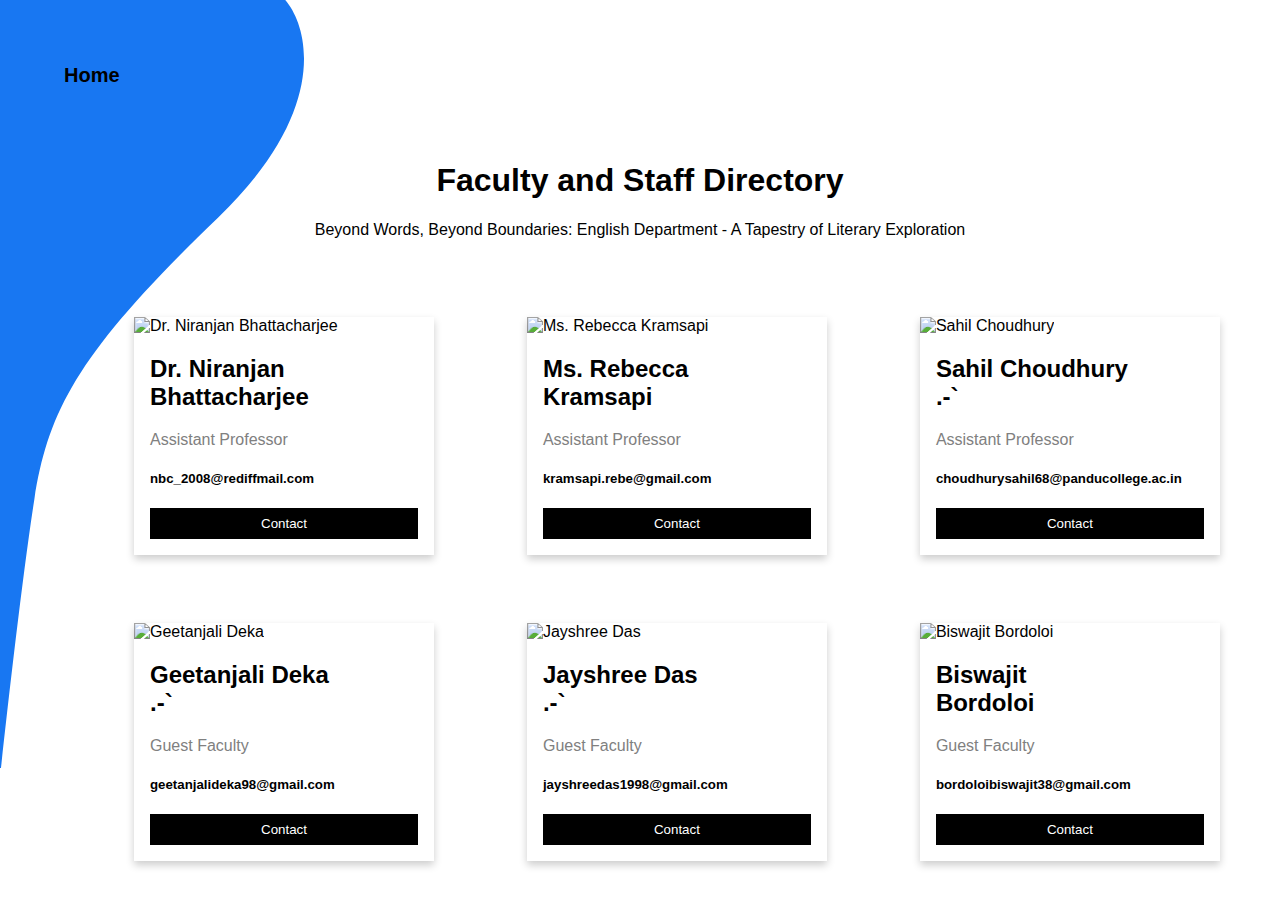
==== about.html @ 48047441 "Add files via upload" ====
<!DOCTYPE html>
<html>
<head>
<meta name="viewport" content="width=device-width, initial-scale=1">
<style>
body {
  font-family: Arial, Helvetica, sans-serif;
  margin: 0;
}

html {
  box-sizing: border-box;
}

*, *:before, *:after {
  box-sizing: inherit;
}

.column {
  float: left;
  width: 33.3%;
  margin-bottom: 16px;
  padding: 0 8px;
  
}

.card {
  box-shadow: 0 4px 8px 0 rgba(0, 0, 0, 0.2);
  margin: 8px;
}

.about-section {
  padding: 50px;
  text-align: center;
  background-color: chartreuse; 
  color: black;
}

.container {
  padding: 0 16px;
}

.container::after, .row::after {
  content: "";
  clear: both;
  display: table;
}

.title {
  color: grey;
}

.button {
  border: none;
  outline: 0;
  display: inline-block;
  padding: 8px;
  color: white;
  background-color: #000;
  text-align: center;
  cursor: pointer;
  width: 100%;
}

.button:hover {
  background-color: #555;
}

.card{
    width: 300px;
    margin: 26px;
}

.card img{
    height: 370px;
}

.home {
    padding-top: 5%;
}

.home a{
    text-decoration: none;
    padding: 5%;
    color: black;
    text-shadow: #555;
    font-size: 20px;
}


h1{
  text-align: center;
  
}


.detail{
  text-align: center;

}

.row{
  margin-left: 100px;
}





.bg-left {
  position: absolute;
  top: 0;
  left: 0;
  z-index: -2;
  height: 100vh;
}


@media screen and (max-width: 650px) {
  .column {
    width: 100%;
    display: block;
  }

  h1{
    font-size: 27px;
  }

  .detail{
  text-align: center;
  font-size: 10px;
  margin: 15px;
}

.row{
  margin-left: 0px;
}


}



</style>
</head>
<body>
  <div class="bg-left">
    <img src="images/bg-left.svg" alt="" />
  </div>


  
    <div class="home"><a href="index.html"><b>Home</b></a></div>

        <br><br><br>
        <h1>Faculty and Staff Directory</h1>
        <p class="detail">Beyond Words, Beyond Boundaries: English Department - A Tapestry of Literary Exploration</p>
        <br>
    
<br>
<div class="row">

  <div class="column">
    <div class="card">
      <img src="https://media.istockphoto.com/vectors/no-image-available-icon-vector-id1216251206?k=20&m=1216251206&s=170667a&w=0&h=A72dFkHkDdSfmT6iWl6eMN9t_JZmqGeMoAycP-LMAw4=" alt=" Dr. Niranjan Bhattacharjee
      " style="width:100%">
      <div class="container">
        <h2> Dr. Niranjan<br>Bhattacharjee
        </h2>
        <p class="title">Assistant Professor </p>
        <p><h5> nbc_2008@rediffmail.com</h5></p>
        <p><a href="tel:9864190982"><button class="button">Contact</button></a></p>
      </div>
    </div>
  </div>

  <div class="column">
    <div class="card">
      <img src="https://media.istockphoto.com/vectors/no-image-available-icon-vector-id1216251206?k=20&m=1216251206&s=170667a&w=0&h=A72dFkHkDdSfmT6iWl6eMN9t_JZmqGeMoAycP-LMAw4=" alt="Ms. Rebecca Kramsapi" style="width:100%">
      <div class="container">
        <h2>Ms. Rebecca <br>Kramsapi</h2>
        <p class="title">Assistant Professor</p>
        <p><h5>kramsapi.rebe@gmail.com</h5></p>
        <p><a href="tel:8474854964"><button class="button">Contact</button></a></p>
      </div>
    </div>
  </div>


  <div class="column">
    <div class="card">
      <img src="https://media.istockphoto.com/vectors/no-image-available-icon-vector-id1216251206?k=20&m=1216251206&s=170667a&w=0&h=A72dFkHkDdSfmT6iWl6eMN9t_JZmqGeMoAycP-LMAw4=" alt="Sahil Choudhury
      " style="width:100%">
      <div class="container">
        <h2>Sahil Choudhury<br>.-`</h2>
        <p class="title">Assistant Professor</p>
        <p><h5>choudhurysahil68@panducollege.ac.in</h5></p>
        <p><a href="tel: 9706555574"><button class="button">Contact</button></a></p>
      </div>
    </div>
  </div>


  <div class="column">
    <div class="card">
      <img src="https://media.istockphoto.com/vectors/no-image-available-icon-vector-id1216251206?k=20&m=1216251206&s=170667a&w=0&h=A72dFkHkDdSfmT6iWl6eMN9t_JZmqGeMoAycP-LMAw4=" alt="Geetanjali Deka
      " style="width:100%">
      <div class="container">
        <h2>Geetanjali Deka<br>.-`</h2>
        <p class="title">Guest Faculty</p>
        <p><h5> geetanjalideka98@gmail.com</h5></p>
        <p><a href="tel:9101369352"><button class="button">Contact</button></a></p>
      </div>
    </div>
  </div>


  <div class="column">
    <div class="card">
      <img src="https://media.istockphoto.com/vectors/no-image-available-icon-vector-id1216251206?k=20&m=1216251206&s=170667a&w=0&h=A72dFkHkDdSfmT6iWl6eMN9t_JZmqGeMoAycP-LMAw4=" alt="Jayshree Das
      " style="width:100%">
      <div class="container">
        <h2>Jayshree Das<br>.-`</h2>
        <p class="title">Guest Faculty</p>
        <p><h5>jayshreedas1998@gmail.com</h5></p>
        <p><a href="tel:8724945594"><button class="button">Contact</button></a></p>
      </div>
    </div>
  </div>

  <div class="column">
    <div class="card">
      <img src="https://media.istockphoto.com/vectors/no-image-available-icon-vector-id1216251206?k=20&m=1216251206&s=170667a&w=0&h=A72dFkHkDdSfmT6iWl6eMN9t_JZmqGeMoAycP-LMAw4=" alt="Biswajit Bordoloi
      " style="width:100%">
      <div class="container">
        <h2>Biswajit<br>Bordoloi</h2>
        <p class="title">Guest Faculty</p>
        <p><h5>bordoloibiswajit38@gmail.com</h5></p>
        <p><a href="tel:9101567002"><button class="button">Contact</button></a></p>
      </div>
    </div>
  </div>



</body>
</html>
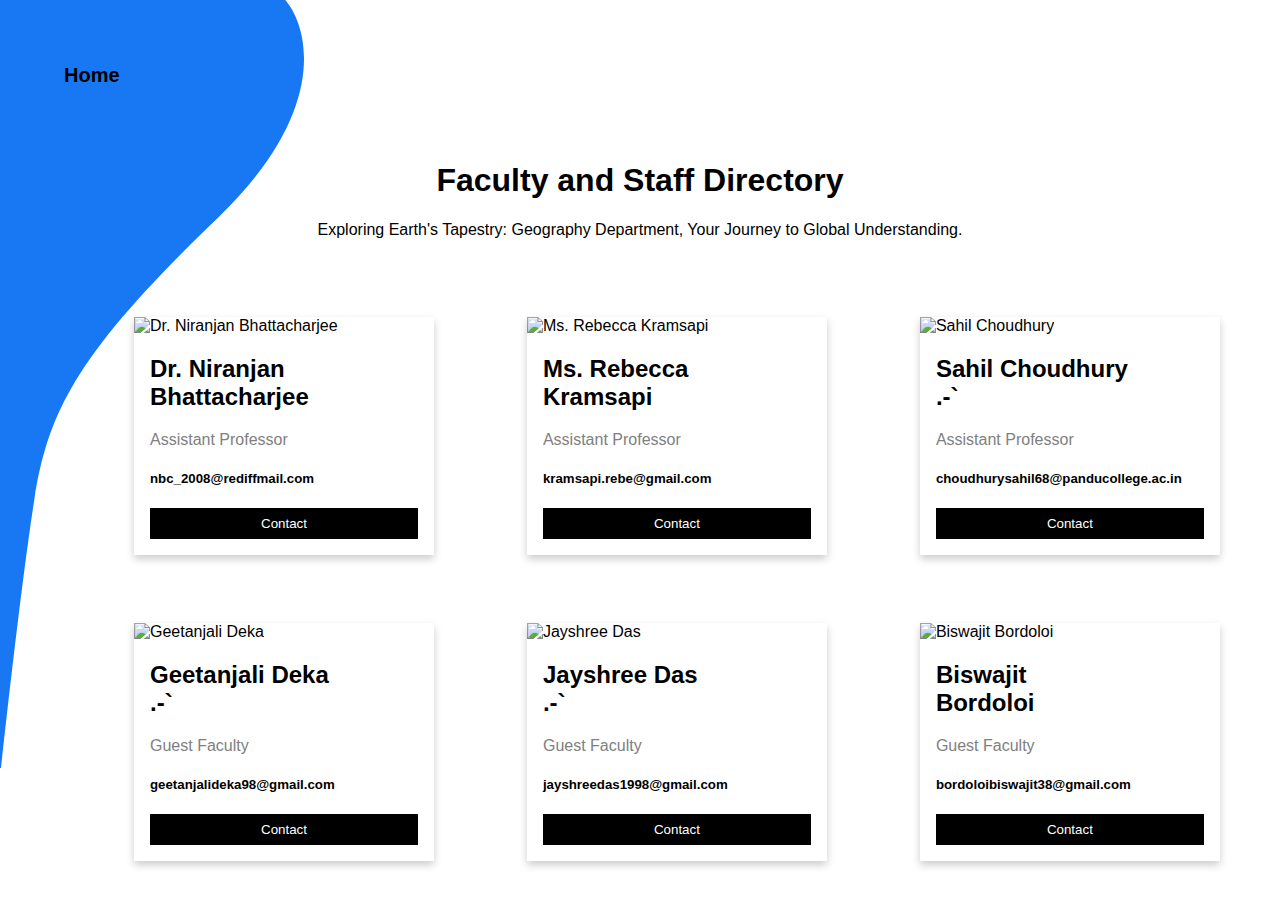
==== commit 191560f1: "Update about.html" ====
--- a/about.html
+++ b/about.html
@@ -154,7 +154,7 @@
 
         <br><br><br>
         <h1>Faculty and Staff Directory</h1>
-        <p class="detail">Beyond Words, Beyond Boundaries: English Department - A Tapestry of Literary Exploration</p>
+        <p class="detail">Exploring Earth's Tapestry: Geography Department, Your Journey to Global Understanding.</p>
         <br>
     
 <br>
@@ -244,4 +244,4 @@
 
 
 </body>
-</html>+</html>
